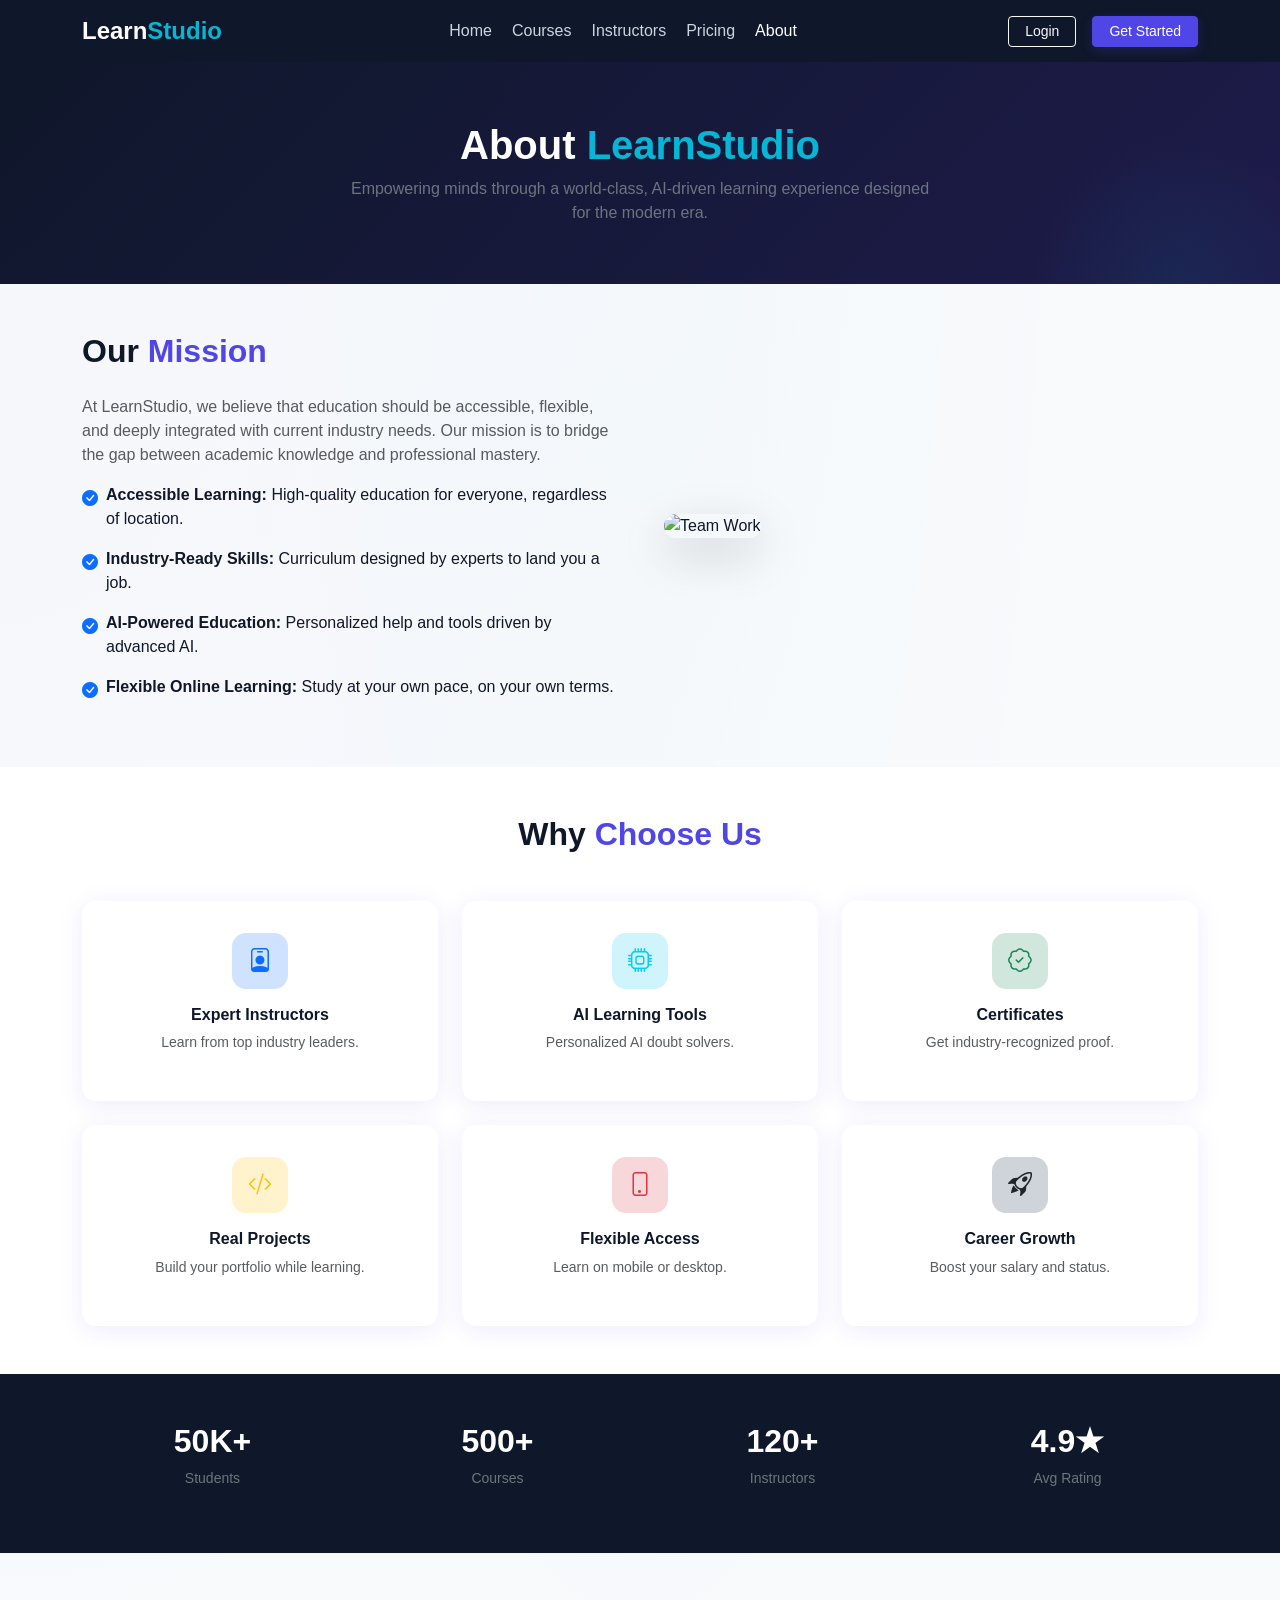
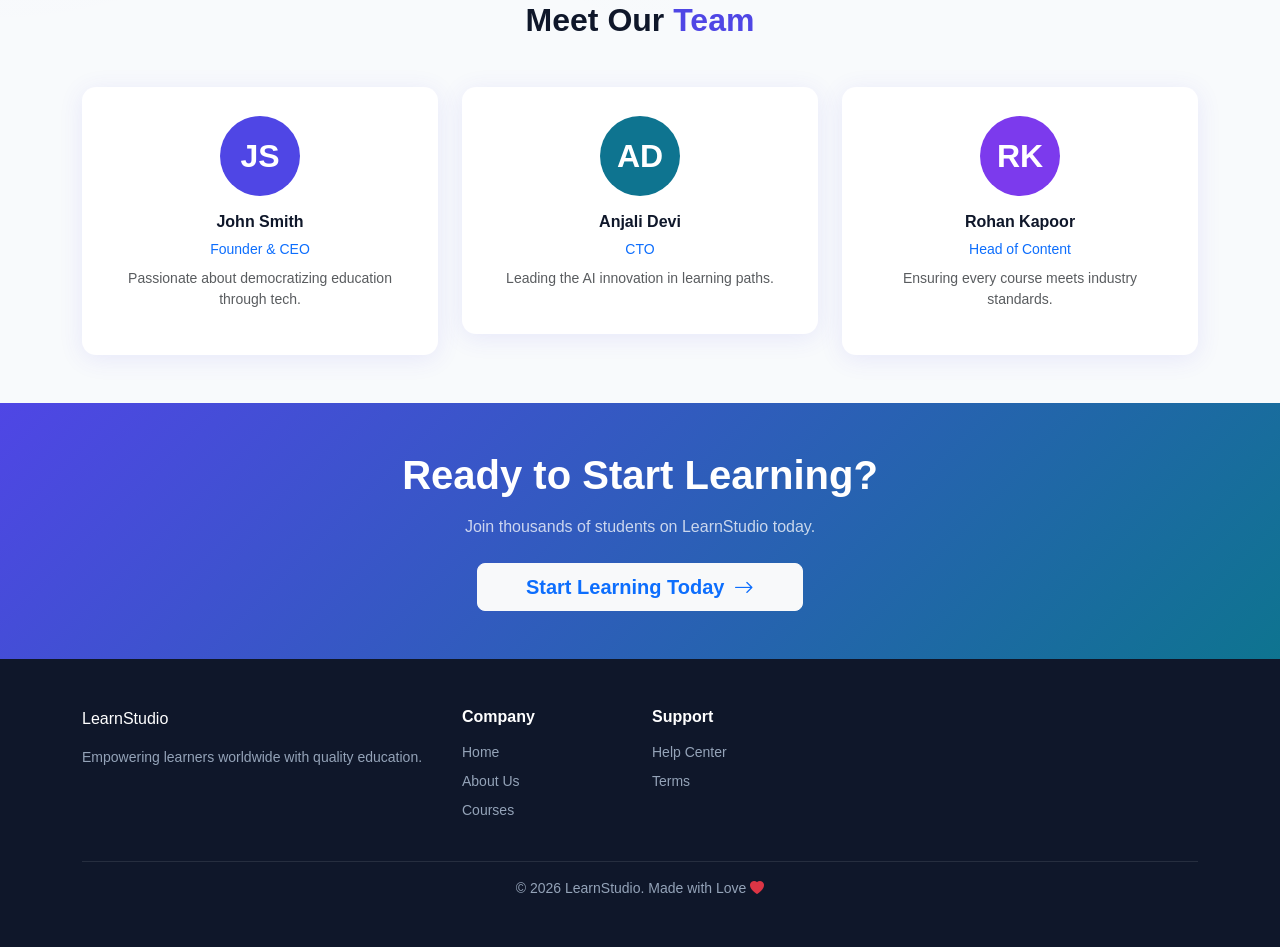
==== about.html @ 72636358 "Updates" ====
<!DOCTYPE html>
<html lang="en">
<head>
  <meta charset="UTF-8" />
  <meta name="viewport" content="width=device-width, initial-scale=1.0"/>
  <title>About Us – LearnStudio</title>
  <link href="https://cdn.jsdelivr.net/npm/bootstrap@5.3.3/dist/css/bootstrap.min.css" rel="stylesheet"/>
  <link href="https://cdn.jsdelivr.net/npm/bootstrap-icons@1.11.3/font/bootstrap-icons.css" rel="stylesheet"/>
  <link href="css/style.css" rel="stylesheet"/>
</head>
<body>

<!-- Navbar -->
<nav class="navbar navbar-expand-lg navbar-dark sticky-top">
  <div class="container">
    <a class="navbar-brand fw-bold fs-4" href="index.html">Learn<span>Studio</span></a>
    <button class="navbar-toggler" type="button" data-bs-toggle="collapse" data-bs-target="#nav">
      <span class="navbar-toggler-icon"></span>
    </button>
    <div class="collapse navbar-collapse" id="nav">
      <ul class="navbar-nav mx-auto gap-1">
        <li class="nav-item"><a class="nav-link" href="index.html">Home</a></li>
        <li class="nav-item"><a class="nav-link" href="courses.html">Courses</a></li>
        <li class="nav-item"><a class="nav-link" href="#">Instructors</a></li>
        <li class="nav-item"><a class="nav-link" href="#">Pricing</a></li>
        <li class="nav-item"><a class="nav-link active" href="about.html">About</a></li>
      </ul>
      <div class="d-flex gap-2" id="navActions"></div>
    </div>
  </div>
</nav>

<!-- Page Header -->
<div class="page-header">
  <div class="container text-center py-4">
    <h1 class="fw-bold mb-2">About <span>LearnStudio</span></h1>
    <p class="text-secondary mb-0 mx-auto" style="max-width: 600px;">Empowering minds through a world-class, AI-driven learning experience designed for the modern era.</p>
  </div>
</div>

<!-- Mission Section -->
<section class="py-5">
  <div class="container">
    <div class="row align-items-center g-5">
      <div class="col-lg-6">
        <h2 class="section-title mb-4">Our <span>Mission</span></h2>
        <p class="text-muted">At LearnStudio, we believe that education should be accessible, flexible, and deeply integrated with current industry needs. Our mission is to bridge the gap between academic knowledge and professional mastery.</p>
        <ul class="list-unstyled">
          <li class="mb-3 d-flex gap-2 align-items-start"><i class="bi bi-check-circle-fill text-primary mt-1"></i> <div><strong>Accessible Learning:</strong> High-quality education for everyone, regardless of location.</div></li>
          <li class="mb-3 d-flex gap-2 align-items-start"><i class="bi bi-check-circle-fill text-primary mt-1"></i> <div><strong>Industry-Ready Skills:</strong> Curriculum designed by experts to land you a job.</div></li>
          <li class="mb-3 d-flex gap-2 align-items-start"><i class="bi bi-check-circle-fill text-primary mt-1"></i> <div><strong>AI-Powered Education:</strong> Personalized help and tools driven by advanced AI.</div></li>
          <li class="mb-3 d-flex gap-2 align-items-start"><i class="bi bi-check-circle-fill text-primary mt-1"></i> <div><strong>Flexible Online Learning:</strong> Study at your own pace, on your own terms.</div></li>
        </ul>
      </div>
      <div class="col-lg-6">
        <img src="https://images.unsplash.com/photo-1522202176988-66273c2fd55f?auto=format&fit=crop&w=800&q=80" class="img-fluid rounded-4 shadow-lg" alt="Team Work">
      </div>
    </div>
  </div>
</section>

<!-- Why Choose Us -->
<section class="py-5 bg-white">
  <div class="container">
    <div class="text-center mb-5">
      <h2 class="section-title">Why <span>Choose Us</span></h2>
    </div>
    <div class="row g-4 text-center">
      <div class="col-md-4"><div class="feature-card"><div class="feature-icon bg-primary-subtle text-primary mx-auto"><i class="bi bi-person-badge"></i></div><h6 class="fw-bold">Expert Instructors</h6><p class="text-muted small">Learn from top industry leaders.</p></div></div>
      <div class="col-md-4"><div class="feature-card"><div class="feature-icon bg-info-subtle text-info mx-auto"><i class="bi bi-cpu"></i></div><h6 class="fw-bold">AI Learning Tools</h6><p class="text-muted small">Personalized AI doubt solvers.</p></div></div>
      <div class="col-md-4"><div class="feature-card"><div class="feature-icon bg-success-subtle text-success mx-auto"><i class="bi bi-patch-check"></i></div><h6 class="fw-bold">Certificates</h6><p class="text-muted small">Get industry-recognized proof.</p></div></div>
      <div class="col-md-4"><div class="feature-card"><div class="feature-icon bg-warning-subtle text-warning mx-auto"><i class="bi bi-code-slash"></i></div><h6 class="fw-bold">Real Projects</h6><p class="text-muted small">Build your portfolio while learning.</p></div></div>
      <div class="col-md-4"><div class="feature-card"><div class="feature-icon bg-danger-subtle text-danger mx-auto"><i class="bi bi-phone"></i></div><h6 class="fw-bold">Flexible Access</h6><p class="text-muted small">Learn on mobile or desktop.</p></div></div>
      <div class="col-md-4"><div class="feature-card"><div class="feature-icon bg-dark-subtle text-dark mx-auto"><i class="bi bi-rocket-takeoff"></i></div><h6 class="fw-bold">Career Growth</h6><p class="text-muted small">Boost your salary and status.</p></div></div>
    </div>
  </div>
</section>

<!-- Stats -->
<section class="py-5 text-white" style="background: var(--dark);">
  <div class="container">
    <div class="row g-4 text-center">
      <div class="col-6 col-lg-3"><h2 class="fw-bold">50K+</h2><p class="text-secondary small">Students</p></div>
      <div class="col-6 col-lg-3"><h2 class="fw-bold">500+</h2><p class="text-secondary small">Courses</p></div>
      <div class="col-6 col-lg-3"><h2 class="fw-bold">120+</h2><p class="text-secondary small">Instructors</p></div>
      <div class="col-6 col-lg-3"><h2 class="fw-bold">4.9★</h2><p class="text-secondary small">Avg Rating</p></div>
    </div>
  </div>
</section>

<!-- Team -->
<section class="py-5">
  <div class="container">
    <div class="text-center mb-5">
      <h2 class="section-title">Meet Our <span>Team</span></h2>
    </div>
    <div class="row g-4">
      <div class="col-md-4">
        <div class="testimonial-card text-center">
          <div class="avatar mx-auto mb-3" style="background:#4f46e5; width:80px; height:80px; font-size:2rem;">JS</div>
          <h6 class="fw-bold">John Smith</h6>
          <p class="text-primary small mb-2">Founder & CEO</p>
          <p class="text-muted small">Passionate about democratizing education through tech.</p>
        </div>
      </div>
      <div class="col-md-4">
        <div class="testimonial-card text-center">
          <div class="avatar mx-auto mb-3" style="background:#0e7490; width:80px; height:80px; font-size:2rem;">AD</div>
          <h6 class="fw-bold">Anjali Devi</h6>
          <p class="text-primary small mb-2">CTO</p>
          <p class="text-muted small">Leading the AI innovation in learning paths.</p>
        </div>
      </div>
      <div class="col-md-4">
        <div class="testimonial-card text-center">
          <div class="avatar mx-auto mb-3" style="background:#7c3aed; width:80px; height:80px; font-size:2rem;">RK</div>
          <h6 class="fw-bold">Rohan Kapoor</h6>
          <p class="text-primary small mb-2">Head of Content</p>
          <p class="text-muted small">Ensuring every course meets industry standards.</p>
        </div>
      </div>
    </div>
  </div>
</section>

<!-- CTA -->
<section class="py-5" style="background:linear-gradient(135deg,#4f46e5,#0e7490)">
  <div class="container text-center text-white">
    <h2 class="fw-bold fs-1 mb-3">Ready to Start Learning?</h2>
    <p class="mb-4 opacity-75">Join thousands of students on LearnStudio today.</p>
    <a href="login.html" class="btn btn-light btn-lg px-5 fw-semibold text-primary">Start Learning Today <i class="bi bi-arrow-right ms-1"></i></a>
  </div>
</section>

<!-- Footer -->
<footer class="py-5">
  <div class="container">
    <div class="row g-4">
      <div class="col-lg-4">
        <div class="brand mb-3">Learn<span>Studio</span></div>
        <p class="small">Empowering learners worldwide with quality education.</p>
      </div>
      <div class="col-6 col-lg-2">
        <h6 class="text-white fw-semibold mb-3">Company</h6>
        <ul class="list-unstyled small">
          <li class="mb-2"><a href="index.html">Home</a></li>
          <li class="mb-2"><a href="about.html">About Us</a></li>
          <li class="mb-2"><a href="courses.html">Courses</a></li>
        </ul>
      </div>
      <div class="col-6 col-lg-2">
        <h6 class="text-white fw-semibold mb-3">Support</h6>
        <ul class="list-unstyled small">
          <li class="mb-2"><a href="#">Help Center</a></li>
          <li class="mb-2"><a href="#">Terms</a></li>
        </ul>
      </div>
    </div>
    <hr class="border-secondary mt-4"/>
    <div class="text-center small">© 2026 LearnStudio. Made with Love <i class="bi bi-heart-fill text-danger"></i></div>
  </div>
</footer>

<script src="https://cdn.jsdelivr.net/npm/bootstrap@5.3.3/dist/js/bootstrap.bundle.min.js"></script>
<script src="js/api.js"></script>
<script>
  const nav = document.getElementById('navActions');
  if (getToken()) {
    const user = getUser();
    nav.innerHTML = `
      <a href="dashboard.html" class="btn btn-outline-light btn-sm px-3">
        <i class="bi bi-grid me-1"></i>Dashboard
      </a>
      <button onclick="logout()" class="btn btn-danger btn-sm px-3 ms-2">
        <i class="bi bi-box-arrow-right me-1"></i>Logout
      </button>`;
  } else {
    nav.innerHTML = `
      <a href="login.html" class="btn btn-outline-light btn-sm px-3">Login</a>
      <a href="login.html" class="btn btn-primary btn-sm px-3 ms-2">Get Started</a>`;
  }
</script>
</body>
</html>
---- css/style.css ----
:root {
  --primary: #4f46e5;
  --primary-dark: #3730a3;
  --secondary: #06b6d4;
  --dark: #0f172a;
  --light-bg: #f8fafc;
  --card-shadow: 0 4px 24px rgba(79,70,229,0.10);
  --radius: 14px;
}

* { margin: 0; padding: 0; box-sizing: border-box; }

html, body {
  max-width: 100%;
  overflow-x: hidden;
}

body {
  font-family: 'Segoe UI', sans-serif;
  background: var(--light-bg);
  background-image: 
    radial-gradient(at 0% 0%, rgba(79, 70, 229, 0.02) 0, transparent 50%), 
    radial-gradient(at 50% 0%, rgba(6, 182, 212, 0.02) 0, transparent 50%);
  color: var(--dark);
  overflow-x: hidden;
}

img, video, iframe {
  max-width: 100%;
  height: auto;
}

/* ── Navbar ── */
.navbar-brand span { color: var(--secondary); }
.navbar { background: var(--dark) !important; }
.navbar .nav-link { color: #cbd5e1 !important; transition: color .2s; }
.navbar .nav-link:hover, .navbar .nav-link.active { color: #fff !important; }
.btn { transition: all 0.3s ease; }
.btn-primary { background: var(--primary); border-color: var(--primary); box-shadow: 0 4px 12px rgba(79, 70, 229, 0.2); }
.btn-primary:hover { background: var(--primary-dark); border-color: var(--primary-dark); }

/* ── Hero ── */
.hero {
  background: linear-gradient(135deg, var(--dark) 0%, #1e1b4b 60%, #0e7490 100%);
  min-height: 92vh;
  display: flex;
  align-items: center;
  color: #fff;
  position: relative;
  overflow: hidden;
}
.hero::before {
  content: '';
  position: absolute;
  width: 600px; height: 600px;
  background: radial-gradient(circle, rgba(79,70,229,.25) 0%, transparent 70%);
  top: -100px; right: -100px;
  border-radius: 50%;
  pointer-events: none;
}
.hero a,
.hero button {
  position: relative;
  z-index: 10;
  pointer-events: auto;
}
.hero-badge {
  display: inline-block;
  background: rgba(79,70,229,.25);
  border: 1px solid rgba(79,70,229,.5);
  color: #a5b4fc;
  padding: 6px 16px;
  border-radius: 50px;
  font-size: .85rem;
  margin-bottom: 1.2rem;
}
.hero h1 { font-size: clamp(1.8rem, 5vw, 3.5rem); font-weight: 800; line-height: 1.15; }
.hero h1 span { color: var(--secondary); }
.hero p { color: #94a3b8; font-size: 1.1rem; max-width: 520px; }
.hero-stats { display: flex; gap: 2rem; margin-top: 2rem; }
.hero-stats .stat h3 { font-size: 1.8rem; font-weight: 700; color: #fff; }
.hero-stats .stat p { color: #94a3b8; font-size: .85rem; }
.hero-img-wrap {
  background: rgba(255,255,255,.05);
  border: 1px solid rgba(255,255,255,.1);
  border-radius: var(--radius);
  padding: 2rem;
  backdrop-filter: blur(10px);
}

/* ── Section ── */
.section-title { font-size: 2rem; font-weight: 700; }
.section-title span { color: var(--primary); }
.section-sub { color: #64748b; }

/* ── Page Header ── */
.page-header {
  background: linear-gradient(135deg, var(--dark) 0%, #1e1b4b 100%);
  padding: 2.2rem 0;
  color: #fff;
  position: relative;
  overflow: hidden;
}
.page-header h1 span { color: var(--secondary); }
.page-header::after {
  content: '';
  position: absolute;
  width: 300px; height: 300px;
  background: radial-gradient(circle, rgba(6, 182, 212, 0.08) 0%, transparent 70%);
  bottom: -150px; right: -50px;
  border-radius: 50%;
}
.search-box { position: relative; background: #fff; border-radius: 12px; padding: 2px; box-shadow: 0 10px 25px rgba(0,0,0,0.1); }
.search-box i { position: absolute; left: 18px; top: 50%; transform: translateY(-50%); color: #94a3b8; font-size: 1.1rem; z-index: 10; }
.search-box .form-control {
  border: none; padding-left: 50px; height: 52px; border-radius: 10px; font-size: 0.95rem;
}
.search-box .form-control:focus { box-shadow: none; border: 1.5px solid var(--primary); }

/* ── Course Card ── */
.course-card {
  border: 1px solid rgba(226, 232, 240, 0.8);
  border-radius: var(--radius);
  box-shadow: var(--card-shadow);
  transition: all .3s cubic-bezier(0.4, 0, 0.2, 1);
  overflow: hidden;
  background: #fff;
}
.course-card:hover { transform: translateY(-6px); box-shadow: 0 12px 32px rgba(79,70,229,.18); }
.course-card .card-img-top { height: 180px; object-fit: cover; }
.course-thumb {
  height: 180px;
  background: linear-gradient(135deg, #4f46e5 0%, #7c3aed 50%, #06b6d4 100%);
  position: relative;
  overflow: hidden;
  display: flex; align-items: center; justify-content: center;
  font-size: 4rem;
  color: rgba(255, 255, 255, 0.95);
  transition: background 0.5s ease;
}

/* ── Global Footer ── */
footer {
  background-color: var(--dark) !important;
  color: #94a3b8 !important;
}
footer .brand {
  color: #fff !important;
}
footer h6 {
  color: #fff !important;
}
footer a {
  color: #94a3b8 !important;
  text-decoration: none !important;
  transition: color 0.3s;
}
footer a:hover {
  color: #fff !important;
}
footer hr {
  border-color: rgba(255, 255, 255, 0.1) !important;
}
.course-thumb::before {
  content: '';
  position: absolute;
  inset: 0;
  background-image: radial-gradient(circle at 20% 30%, rgba(255, 255, 255, 0.15) 0%, transparent 50%),
                    radial-gradient(circle at 80% 70%, rgba(255, 255, 255, 0.1) 0%, transparent 50%);
}
.course-thumb i { filter: drop-shadow(0 4px 12px rgba(0,0,0,0.2)); z-index: 1; }
.badge-level { font-size: .72rem; padding: 4px 10px; border-radius: 50px; }
.course-meta { font-size: .82rem; color: #64748b; }
.course-meta i { color: var(--primary); }
.rating-stars { color: #f59e0b; font-size: .85rem; }

/* ── Feature Card ── */
.feature-card {
  background: #fff;
  border-radius: var(--radius);
  padding: 2rem 1.5rem;
  box-shadow: var(--card-shadow);
  transition: transform .25s;
  height: 100%;
}
.feature-card:hover { transform: translateY(-4px); }
.feature-icon {
  width: 56px; height: 56px;
  border-radius: 14px;
  display: flex; align-items: center; justify-content: center;
  font-size: 1.5rem;
  margin-bottom: 1rem;
}

/* ── Testimonial ── */
.testimonial-card {
  background: #fff;
  border-radius: var(--radius);
  padding: 1.8rem;
  box-shadow: var(--card-shadow);
}
.testimonial-card .avatar {
  width: 48px; height: 48px;
  border-radius: 50%;
  display: flex; align-items: center; justify-content: center;
  font-weight: 700; font-size: 1.1rem; color: #fff;
}

/* ── Auth Page ── */
.auth-wrapper {
  min-height: 100vh;
  background: linear-gradient(135deg, var(--dark) 0%, #1e1b4b 100%);
  display: flex; align-items: center; justify-content: center;
}
.auth-card {
  background: #fff;
  border-radius: 20px;
  padding: 2.5rem;
  width: 100%; max-width: 460px;
  box-shadow: 0 20px 60px rgba(0,0,0,.3);
}
.auth-card .logo { font-size: 1.6rem; font-weight: 800; color: var(--dark); }
.auth-card .logo span { color: var(--primary); }
.form-control:focus { border-color: var(--primary); box-shadow: 0 0 0 .2rem rgba(79,70,229,.2); }
.nav-pills .nav-link.active { background: var(--primary); }
.nav-pills .nav-link { color: var(--dark); }
.social-btn { border: 1.5px solid #e2e8f0; border-radius: 10px; padding: .6rem; transition: background .2s; }
.social-btn:hover { background: #f1f5f9; }

/* ── Dashboard ── */
.sidebar {
  width: 260px; min-height: 100vh;
  background: var(--dark);
  position: fixed; top: 0; left: 0;
  padding: 1.5rem 1rem;
  z-index: 100;
  transition: transform .3s;
}
.sidebar .brand { font-size: 1.4rem; font-weight: 800; color: #fff; padding: .5rem 1rem 1.5rem; }
.sidebar .brand span { color: var(--secondary); }
.sidebar .nav-link {
  color: #94a3b8; border-radius: 10px;
  padding: .65rem 1rem; margin-bottom: .2rem;
  display: flex; align-items: center; gap: .75rem;
  transition: all .2s;
}
.sidebar .nav-link:hover, .sidebar .nav-link.active {
  background: rgba(79,70,229,.2); color: #fff;
}
.sidebar .nav-link.active { background: var(--primary); color: #fff; }
.sidebar .nav-link i { width: 20px; text-align: center; }

@media (max-width: 991px) {
  .sidebar {
    transform: translateX(-100%);
    box-shadow: 10px 0 30px rgba(0,0,0,0.1);
  }
  .sidebar.open {
    transform: translateX(0);
  }
  .main-content {
    margin-left: 0 !important;
    padding: 1.2rem 1rem !important;
    width: 100%;
  }
  .top-bar {
    padding: 0.8rem 1rem;
  }
}

.main-content { margin-left: 260px; padding: 1.5rem 2rem; min-height: 100vh; }
.top-bar {
  background: #fff; border-radius: var(--radius);
  padding: 0.85rem 1.5rem;
  display: flex; align-items: center; justify-content: space-between;
  box-shadow: var(--card-shadow); margin-bottom: 1.5rem;
}
.stat-card {
  background: #fff; border-radius: var(--radius);
  padding: 1.5rem; box-shadow: var(--card-shadow);
}

@media (max-width: 768px) {
  .hero {
    min-height: auto;
    padding: 3rem 0 4rem;
  }

  .hero h1 {
    font-size: 2.2rem;
    line-height: 1.25;
  }

  .hero p {
    font-size: 1rem;
    line-height: 1.7;
  }

  .hero .d-flex.gap-3 {
    flex-direction: column;
    align-items: stretch;
  }

  .hero-btn {
    width: 100%;
    padding: 0.9rem 1rem;
    font-size: 1rem;
  }

  .hero-stats {
    display: grid;
    grid-template-columns: repeat(2, 1fr);
    gap: 1.2rem;
    margin-top: 2.5rem;
  }

  .hero-stats .stat {
    text-align: center;
  }

  .hero-stats h3 {
    font-size: 1.8rem;
  }

  .hero-badge {
    margin-top: 1rem;
  }
}

@media (max-width: 480px) {
  .hero h1 { font-size: 1.6rem; }
  .stat-card h3 { font-size: 1.4rem; }
  .feature-tab { width: 100%; }
  .input-group-responsive {
    flex-direction: column;
    gap: 10px;
  }
  .input-group-responsive > * {
    width: 100% !important;
    border-radius: 8px !important;
  }
}

.stat-card .icon {
  width: 50px; height: 50px; border-radius: 12px;
  display: flex; align-items: center; justify-content: center;
  font-size: 1.3rem;
}
.stat-card h3 { font-size: 1.8rem; font-weight: 700; margin: .5rem 0 .2rem; }
.progress { height: 8px; border-radius: 50px; }
.progress-bar { background: var(--primary); border-radius: 50px; }
.enrolled-card {
  background: #fff; border-radius: var(--radius);
  padding: 1.2rem; box-shadow: var(--card-shadow);
  display: flex; align-items: center; gap: 1rem;
}
.enrolled-card .thumb {
  width: 64px; height: 64px; border-radius: 10px;
  background: linear-gradient(135deg, var(--primary) 0%, var(--secondary) 100%);
  display: flex; align-items: center; justify-content: center;
  font-size: 1.8rem; flex-shrink: 0; color: #fff;
  box-shadow: 0 4px 12px rgba(79, 70, 229, 0.2);
}

/* ── Course Detail ── */
.course-hero {
  background: linear-gradient(135deg, var(--dark) 0%, #1e1b4b 100%);
  color: #fff;
  padding: 3rem 0 2.5rem;
}
.hero-stat-pill {
  display: inline-flex; align-items: center; gap: .4rem;
  background: rgba(255,255,255,.1);
  border: 1px solid rgba(255,255,255,.15);
  color: #e2e8f0;
  border-radius: 50px;
  padding: 5px 14px;
  font-size: .8rem;
  font-weight: 500;
}
/* ── Certificate Banner ── */
.cd-cert-banner {
  position: relative;
  background: linear-gradient(135deg, rgba(79,70,229,.35) 0%, rgba(14,116,144,.35) 100%);
  border: 1px solid rgba(255,255,255,.2);
  border-radius: 14px;
  padding: 1.1rem 1.4rem;
  color: #fff;
  cursor: pointer;
  overflow: hidden;
  transition: transform .2s, box-shadow .2s;
  width: 100%;
}
.cd-cert-banner:hover {
  transform: translateY(-2px);
  box-shadow: 0 8px 28px rgba(79,70,229,.35);
  border-color: rgba(255,255,255,.35);
}
.cd-cert-glow {
  position: absolute;
  width: 180px; height: 180px;
  background: radial-gradient(circle, rgba(255,255,255,.08) 0%, transparent 70%);
  top: -60px; right: -40px;
  border-radius: 50%;
  pointer-events: none;
}
.cd-cert-icon {
  width: 48px; height: 48px;
  background: rgba(255,255,255,.15);
  border-radius: 12px;
  display: flex; align-items: center; justify-content: center;
  font-size: 1.5rem;
  flex-shrink: 0;
}
.cd-cert-badge {
  background: rgba(255,255,255,.2);
  border: 1px solid rgba(255,255,255,.3);
  border-radius: 50px;
  padding: 2px 10px;
  font-size: .72rem;
  font-weight: 600;
  letter-spacing: .03em;
}
.cd-enroll-card {
  background: #fff;
  border-radius: var(--radius);
  padding: 1.5rem;
  box-shadow: 0 8px 32px rgba(0,0,0,.18);
  color: var(--dark);
}
.cd-player {
  background: var(--light-bg);
  border: 1px solid #e2e8f0;
  border-radius: 10px;
  padding: 1rem 1.2rem;
}
.lesson-yt-wrap {
  position: relative;
  aspect-ratio: 16/9;
  border-radius: 10px;
  overflow: hidden;
  background: #0f172a;
}
.lesson-yt-wrap iframe {
  position: absolute; inset: 0;
  width: 100%; height: 100%;
  border: none;
}
.lesson-no-video {
  display: flex; flex-direction: column;
  align-items: center; justify-content: center;
  aspect-ratio: 16/9;
  background: #f1f5f9;
  border-radius: 10px;
  color: #94a3b8;
}
.lesson-item {
  background: #fff;
  border-radius: 10px;
  padding: .85rem 1rem;
  margin-bottom: .5rem;
  display: flex;
  align-items: center;
  gap: .85rem;
  border: 1px solid #f1f5f9;
  box-shadow: 0 2px 4px rgba(0,0,0,.04);
  cursor: pointer;
  transition: all .2s;
  border-left: 3px solid transparent;
}
.lesson-item:hover:not(.locked) {
  box-shadow: 0 4px 14px rgba(79,70,229,.14);
  border-left-color: var(--primary);
  transform: translateX(3px);
}
.lesson-item.active  { border-left-color: var(--primary); background: #f5f3ff; }
.lesson-item.locked  { opacity: .6; cursor: not-allowed; }
.lesson-item.done    { background: #f0fdf4; border-left-color: #16a34a; }
.lesson-num {
  width: 30px; height: 30px; border-radius: 50%;
  background: var(--light-bg);
  display: flex; align-items: center; justify-content: center;
  font-size: .78rem; font-weight: 600; flex-shrink: 0;
}

/* ── Course Detail Enhancements ── */
.cd-video-wrap {
  position: relative;
  aspect-ratio: 16/9;
  border-radius: 12px;
  overflow: hidden;
  background: #000;
  box-shadow: 0 10px 30px rgba(0,0,0,0.2);
}
.cd-video-placeholder { position: relative; width: 100%; height: 100%; }
.cd-thumb-overlay {
  position: absolute; inset: 0;
  background: rgba(15, 23, 42, 0.4);
  display: flex; flex-direction: column; align-items: center; justify-content: center;
  transition: background 0.3s;
}
.cd-play-btn {
  width: 60px; height: 60px; background: #fff;
  border-radius: 50%; display: flex; align-items: center; justify-content: center;
  font-size: 1.5rem; color: var(--primary); margin-bottom: 10px;
  box-shadow: 0 0 20px rgba(255,255,255,0.4);
}
.cd-thumb-hover-label { color: #fff; font-size: 0.8rem; font-weight: 600; opacity: 0.9; }

.cd-details-card {
  background: #fff; border-radius: var(--radius);
  overflow: hidden; border: 1px solid #e2e8f0;
}
.cd-detail-row {
  display: flex; align-items: center; padding: 12px 16px;
  border-bottom: 1px solid #f1f5f9; gap: 12px;
}
.cd-detail-row:last-child { border-bottom: none; }
.cd-detail-row i { color: var(--primary); font-size: 1.1rem; width: 20px; text-align: center; }
.cd-detail-row .label { font-size: 0.85rem; color: #64748b; flex-grow: 1; }
.cd-detail-row .value { font-size: 0.85rem; font-weight: 600; color: var(--dark); }

.instructor-avatar, .review-avatar {
  width: 45px; height: 45px; border-radius: 50%;
  display: flex; align-items: center; justify-content: center;
  color: #fff; font-weight: 700; font-size: 1.1rem;
  background: var(--primary); flex-shrink: 0;
}

/* ── Curriculum States ── */
.lesson-item.locked {
  background: #f8fafc;
  color: #94a3b8;
  cursor: not-allowed;
  border-color: #e2e8f0;
}
.lesson-item.locked:hover { transform: none; box-shadow: none; }
.lesson-num.done { background: #16a34a; color: #fff; }

/* ── Enhanced Filters Sidebar ── */
.filter-sidebar {
  border: 1px solid rgba(226, 232, 240, 0.6);
  transition: box-shadow 0.3s ease;
  /* Ensure it doesn't overlap the navbar */
  z-index: 1000 !important; 
}

@media (min-width: 992px) {
  .filter-sidebar.sticky-top {
    top: 90px !important;
    /* Prevents the sidebar from being taller than the screen */
    max-height: calc(100vh - 120px);
    overflow-y: auto;
    overflow-x: hidden;
    scrollbar-width: thin;
    scrollbar-color: #cbd5e1 transparent;
  }
}

.filter-sidebar:hover {
  box-shadow: 0 10px 30px rgba(79, 70, 229, 0.08) !important;
}

.filter-section-title {
  letter-spacing: 0.05em;
  color: var(--primary) !important;
  border-bottom: 2px solid #f1f5f9;
  padding-bottom: 8px;
}

.form-check {
  padding: 6px 10px 6px 32px;
  margin-bottom: 2px;
  border-radius: 8px;
  transition: background 0.2s ease, transform 0.1s ease;
  cursor: pointer;
}

.form-check:hover {
  background: rgba(79, 70, 229, 0.05);
  transform: translateX(4px);
}

.form-check-input:checked {
  background-color: var(--primary);
  border-color: var(--primary);
}

/* ── Custom Range Slider ── */
.form-range::-webkit-slider-runnable-track {
  background: #e2e8f0;
  height: 6px;
  border-radius: 10px;
}

.form-range::-webkit-slider-thumb {
  appearance: none;
  width: 18px;
  height: 18px;
  background: var(--primary);
  border: 3px solid #fff;
  border-radius: 50%;
  margin-top: -6px; /* Centers thumb on track */
  box-shadow: 0 0 10px rgba(79, 70, 229, 0.4);
  transition: transform 0.2s ease, background 0.2s ease;
  cursor: pointer;
}

.form-range::-webkit-slider-thumb:hover {
  transform: scale(1.2);
  background: var(--primary-dark);
}

.price-display {
  background: #f8fafc;
  padding: 4px 12px;
  border-radius: 20px;
  border: 1px solid #e2e8f0;
}
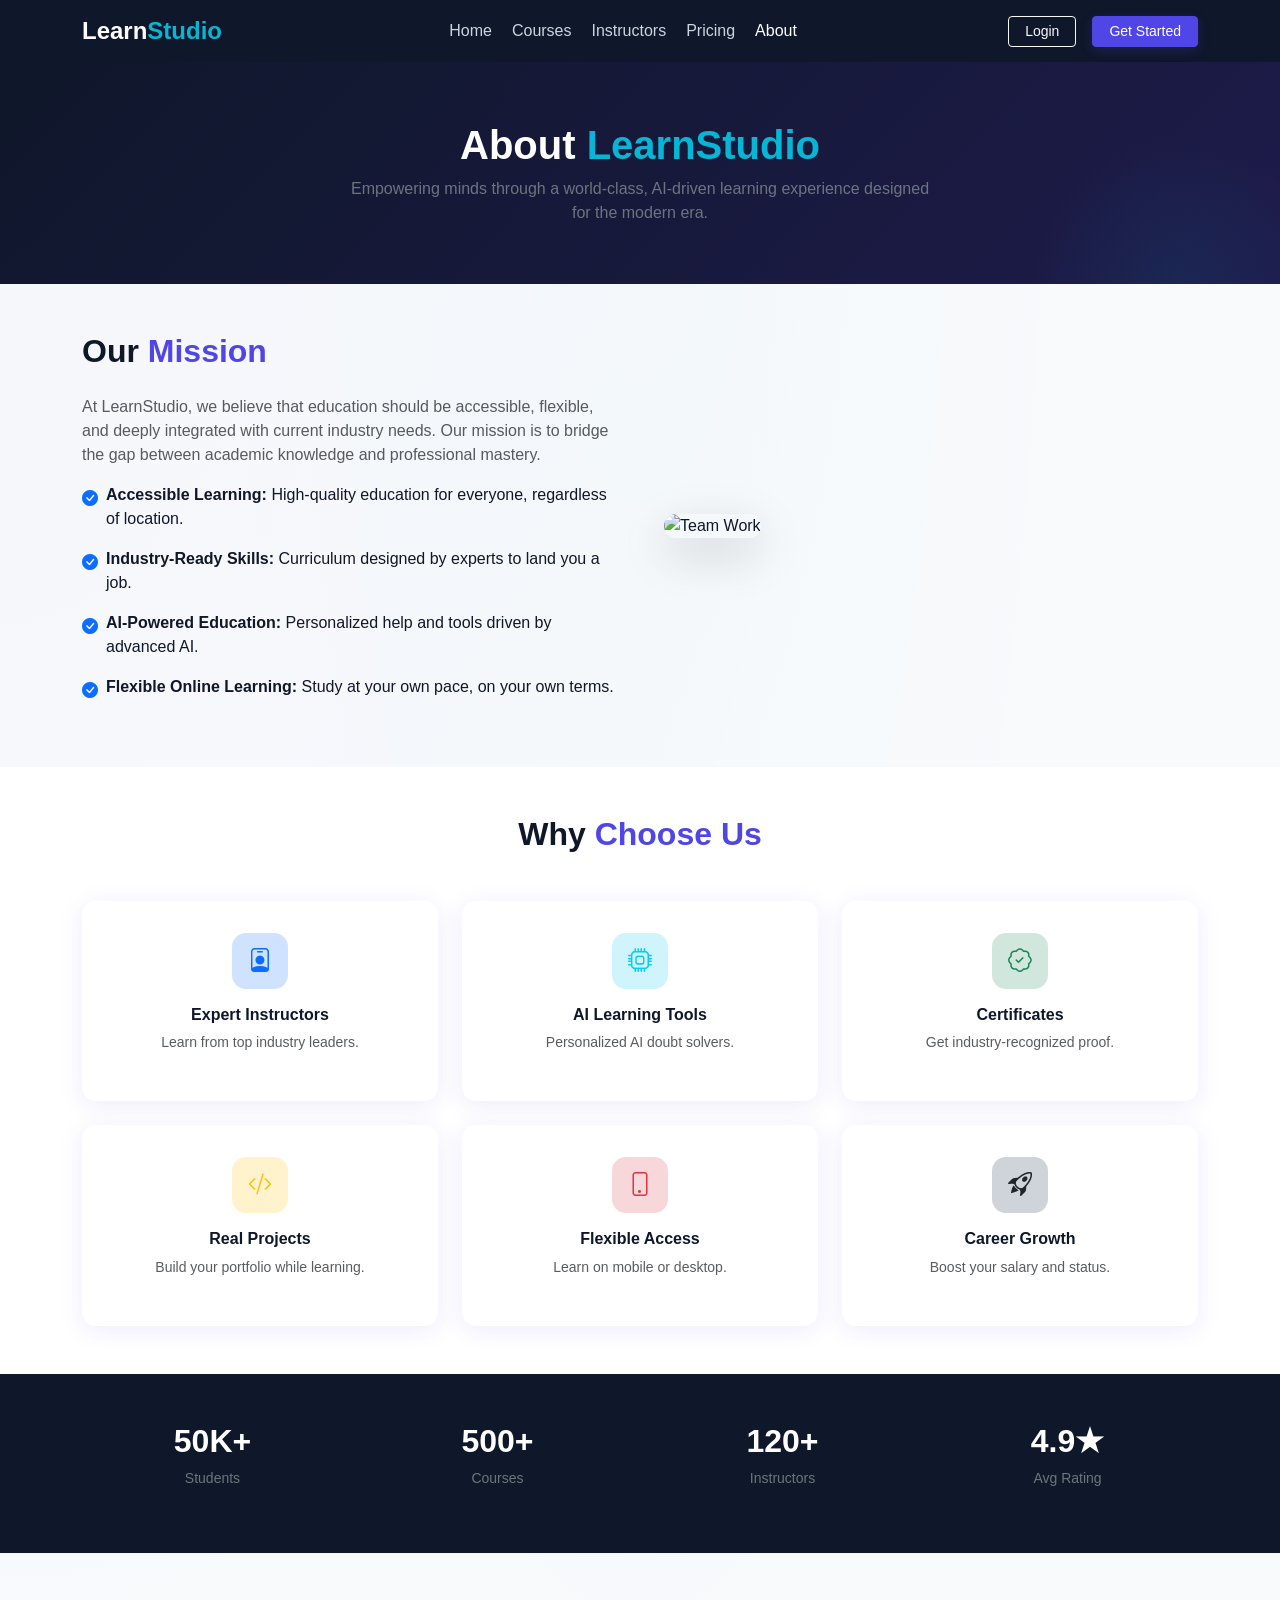
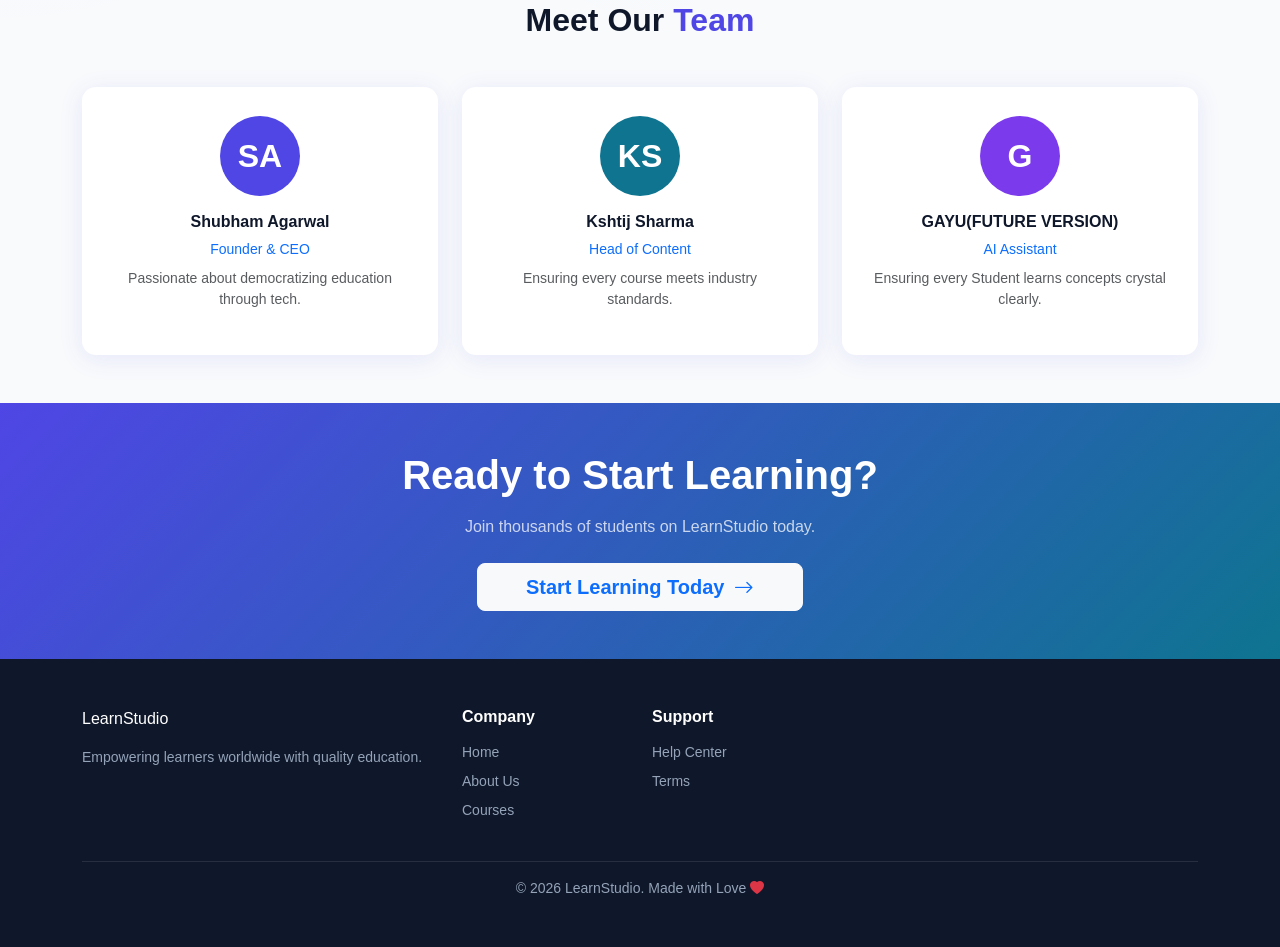
==== commit bd429dee: "Updates" ====
--- a/about.html
+++ b/about.html
@@ -97,26 +97,26 @@
     <div class="row g-4">
       <div class="col-md-4">
         <div class="testimonial-card text-center">
-          <div class="avatar mx-auto mb-3" style="background:#4f46e5; width:80px; height:80px; font-size:2rem;">JS</div>
-          <h6 class="fw-bold">John Smith</h6>
+          <div class="avatar mx-auto mb-3" style="background:#4f46e5; width:80px; height:80px; font-size:2rem;">SA</div>
+          <h6 class="fw-bold">Shubham Agarwal</h6>
           <p class="text-primary small mb-2">Founder & CEO</p>
           <p class="text-muted small">Passionate about democratizing education through tech.</p>
         </div>
       </div>
       <div class="col-md-4">
         <div class="testimonial-card text-center">
-          <div class="avatar mx-auto mb-3" style="background:#0e7490; width:80px; height:80px; font-size:2rem;">AD</div>
-          <h6 class="fw-bold">Anjali Devi</h6>
-          <p class="text-primary small mb-2">CTO</p>
-          <p class="text-muted small">Leading the AI innovation in learning paths.</p>
+          <div class="avatar mx-auto mb-3" style="background:#0e7490; width:80px; height:80px; font-size:2rem;">KS</div>
+          <h6 class="fw-bold">Kshtij Sharma</h6>
+          <p class="text-primary small mb-2">Head of Content</p>
+          <p class="text-muted small">Ensuring every course meets industry standards.</p>
         </div>
       </div>
       <div class="col-md-4">
         <div class="testimonial-card text-center">
-          <div class="avatar mx-auto mb-3" style="background:#7c3aed; width:80px; height:80px; font-size:2rem;">RK</div>
-          <h6 class="fw-bold">Rohan Kapoor</h6>
-          <p class="text-primary small mb-2">Head of Content</p>
-          <p class="text-muted small">Ensuring every course meets industry standards.</p>
+          <div class="avatar mx-auto mb-3" style="background:#7c3aed; width:80px; height:80px; font-size:2rem;">G</div>
+          <h6 class="fw-bold">GAYU(FUTURE VERSION)</h6>
+          <p class="text-primary small mb-2">AI Assistant</p>
+          <p class="text-muted small">Ensuring every Student learns concepts crystal clearly.</p>
         </div>
       </div>
     </div>
